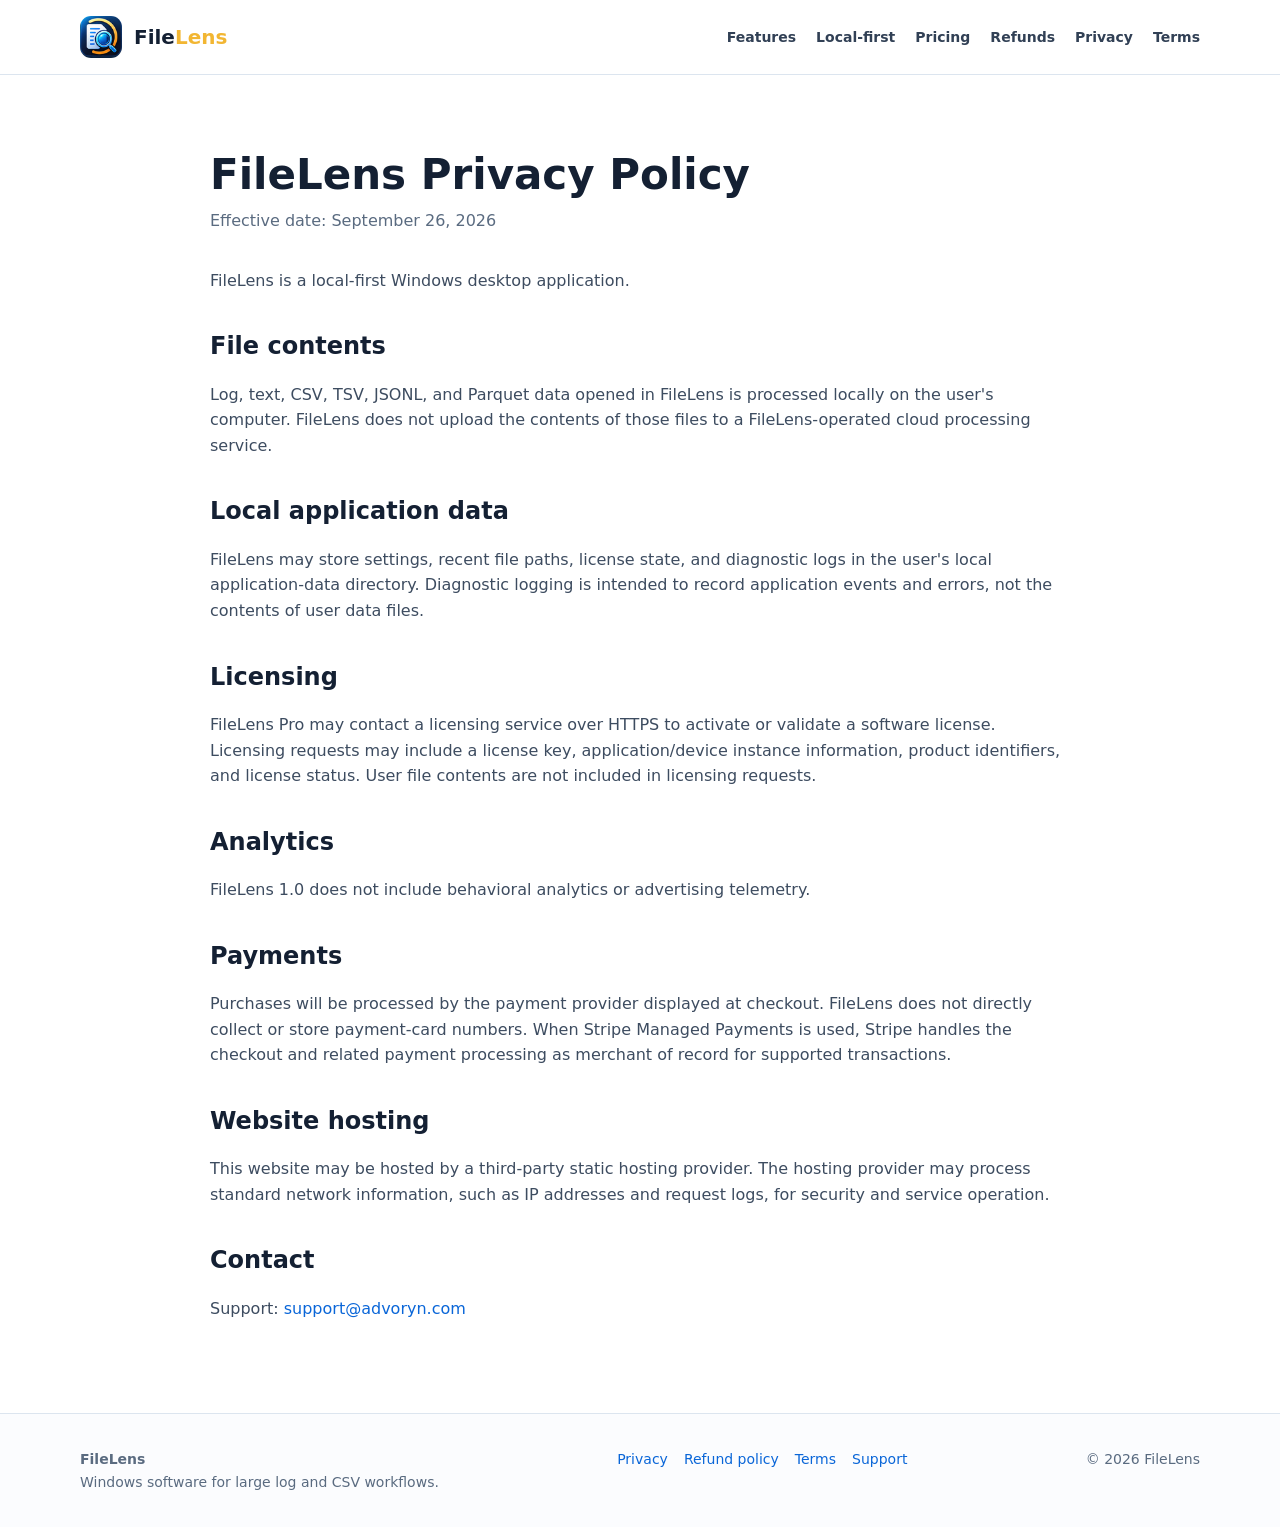
==== privacy.html @ ba4c7f87 "Add FileLens website Add FileLens website" ====
<!doctype html>
<html lang="en"><head><meta charset="utf-8"><meta name="viewport" content="width=device-width,initial-scale=1">
<title>Privacy Policy — FileLens</title><link rel="icon" href="assets/favicon.ico"><link rel="stylesheet" href="styles.css"></head>
<body>
<header>
  <div class="container nav">
    <a class="brand" href="index.html"><img src="assets/icon-64.png" alt="FileLens icon"><span>File<b>Lens</b></span></a>
    <nav>
      <a href="index.html#features">Features</a>
      <a href="index.html#privacy">Local-first</a>
      <a href="index.html#pricing">Pricing</a>
      <a href="refund.html">Refunds</a>
      <a href="privacy.html">Privacy</a>
      <a href="terms.html">Terms</a>
    </nav>
  </div>
</header>
<main><section><div class="container legal">
<h1>FileLens Privacy Policy</h1><div class="meta">Effective date: September 26, 2026</div>
<p>FileLens is a local-first Windows desktop application.</p>
<h2>File contents</h2>
<p>Log, text, CSV, TSV, JSONL, and Parquet data opened in FileLens is processed locally on the user's computer. FileLens does not upload the contents of those files to a FileLens-operated cloud processing service.</p>
<h2>Local application data</h2>
<p>FileLens may store settings, recent file paths, license state, and diagnostic logs in the user's local application-data directory. Diagnostic logging is intended to record application events and errors, not the contents of user data files.</p>
<h2>Licensing</h2>
<p>FileLens Pro may contact a licensing service over HTTPS to activate or validate a software license. Licensing requests may include a license key, application/device instance information, product identifiers, and license status. User file contents are not included in licensing requests.</p>
<h2>Analytics</h2>
<p>FileLens 1.0 does not include behavioral analytics or advertising telemetry.</p>
<h2>Payments</h2>
<p>Purchases will be processed by the payment provider displayed at checkout. FileLens does not directly collect or store payment-card numbers. When Stripe Managed Payments is used, Stripe handles the checkout and related payment processing as merchant of record for supported transactions.</p>
<h2>Website hosting</h2>
<p>This website may be hosted by a third-party static hosting provider. The hosting provider may process standard network information, such as IP addresses and request logs, for security and service operation.</p>
<h2>Contact</h2>
<p>Support: <a href="mailto:support@advoryn.com">support@advoryn.com</a></p>
</div></section></main>
<footer>
  <div class="container footer">
    <div><strong>FileLens</strong><br>Windows software for large log and CSV workflows.</div>
    <div class="footer-links">
      <a href="privacy.html">Privacy</a>
      <a href="refund.html">Refund policy</a>
      <a href="terms.html">Terms</a>
      <a href="mailto:support@advoryn.com">Support</a>
    </div>
    <div>© 2026 FileLens</div>
  </div>
</footer>
</body></html>
---- styles.css ----
:root{
  --navy:#07182f;
  --navy2:#0b2e59;
  --blue:#1688ff;
  --cyan:#41c7ff;
  --gold:#f2b632;
  --paper:#f5f8fc;
  --ink:#142033;
  --muted:#5a6b80;
  --line:#dce5ef;
  --white:#fff;
  --green:#0c8d59;
}
*{box-sizing:border-box}
html{scroll-behavior:smooth}
body{
  margin:0;
  font-family:Inter,ui-sans-serif,system-ui,-apple-system,"Segoe UI",Roboto,Arial,sans-serif;
  color:var(--ink);
  background:var(--white);
  line-height:1.6;
}
a{color:#0a66d8;text-decoration:none}
a:hover{text-decoration:underline}
.container{width:min(1120px,calc(100% - 36px));margin:auto}
header{
  position:sticky;top:0;z-index:20;
  background:rgba(255,255,255,.96);
  backdrop-filter:blur(12px);
  border-bottom:1px solid var(--line);
}
.nav{height:74px;display:flex;align-items:center;justify-content:space-between;gap:24px}
.brand{display:flex;align-items:center;gap:12px;font-weight:800;font-size:20px;color:var(--ink)}
.brand img{width:42px;height:42px;border-radius:11px}
.brand span b{color:var(--gold)}
nav{display:flex;gap:20px;align-items:center;flex-wrap:wrap}
nav a{color:#314055;font-weight:600;font-size:14px}
.hero{
  background:
    radial-gradient(circle at 80% 12%,rgba(22,136,255,.22),transparent 31%),
    linear-gradient(135deg,var(--navy),var(--navy2));
  color:white;
  padding:88px 0 82px;
  overflow:hidden;
}
.hero-grid{display:grid;grid-template-columns:1.15fr .85fr;gap:56px;align-items:center}
.eyebrow{
  display:inline-flex;align-items:center;gap:8px;padding:7px 12px;border-radius:999px;
  background:rgba(255,255,255,.09);border:1px solid rgba(255,255,255,.16);
  font-size:13px;font-weight:700;color:#dcecff
}
.hero h1{font-size:clamp(42px,6vw,70px);line-height:1.02;margin:18px 0 18px;letter-spacing:-2px}
.hero h1 .gold{color:#ffd35c}
.hero p{font-size:20px;color:#d7e6f8;max-width:720px;margin:0 0 30px}
.actions{display:flex;gap:12px;flex-wrap:wrap}
.btn{
  display:inline-flex;align-items:center;justify-content:center;
  min-height:48px;padding:0 20px;border-radius:10px;font-weight:800;border:1px solid transparent
}
.btn:hover{text-decoration:none;transform:translateY(-1px)}
.btn-primary{background:linear-gradient(135deg,#ffce4a,#f1a819);color:#10233b}
.btn-secondary{border-color:rgba(255,255,255,.3);color:white;background:rgba(255,255,255,.08)}
.hero-card{
  padding:28px;border-radius:26px;background:rgba(255,255,255,.09);
  border:1px solid rgba(255,255,255,.18);box-shadow:0 24px 70px rgba(0,0,0,.28)
}
.hero-card img{width:132px;height:132px;border-radius:30px;display:block;margin:0 auto 18px;box-shadow:0 20px 44px rgba(0,0,0,.28)}
.statline{display:grid;grid-template-columns:1fr 1fr;gap:10px;margin-top:20px}
.stat{padding:14px;border-radius:13px;background:rgba(255,255,255,.08)}
.stat b{display:block;font-size:18px;color:#fff}.stat span{font-size:12px;color:#c7d9ec}
section{padding:76px 0}
.section-title{max-width:760px;margin-bottom:34px}
.section-title h2{font-size:36px;line-height:1.15;margin:0 0 12px;letter-spacing:-.8px}
.section-title p{color:var(--muted);font-size:18px;margin:0}
.grid{display:grid;grid-template-columns:repeat(3,1fr);gap:18px}
.card{border:1px solid var(--line);border-radius:18px;padding:24px;background:white;box-shadow:0 10px 35px rgba(11,46,89,.05)}
.card h3{margin:8px 0 8px;font-size:20px}.card p{margin:0;color:var(--muted)}
.icon{
  width:42px;height:42px;border-radius:12px;background:#eaf4ff;color:#0877e7;
  display:flex;align-items:center;justify-content:center;font-weight:900
}
.alt{background:var(--paper)}
.local{
  display:grid;grid-template-columns:.8fr 1.2fr;gap:42px;align-items:center;
  padding:34px;border:1px solid #cfe6dc;border-radius:24px;background:#f4fcf8
}
.shield{font-size:86px;text-align:center}
.checks{display:grid;gap:9px;margin-top:18px}
.check{display:flex;gap:10px;align-items:flex-start}.check b{color:var(--green)}
.pricing{display:grid;grid-template-columns:1fr 1fr;gap:18px;max-width:900px}
.price-card{border:1px solid var(--line);border-radius:20px;padding:28px;background:white}
.price-card.pro{border:2px solid #1d7de0;box-shadow:0 18px 55px rgba(22,136,255,.12)}
.price{font-size:42px;font-weight:900;letter-spacing:-1px}.price small{font-size:14px;font-weight:600;color:var(--muted)}
.feature-list{padding:0;margin:20px 0 0;list-style:none;display:grid;gap:10px}
.feature-list li:before{content:"✓";font-weight:900;color:var(--green);margin-right:9px}
.note{
  margin-top:26px;padding:15px 17px;border-radius:12px;background:#fff8df;border:1px solid #f1db91;color:#5d4b12
}
.legal{
  max-width:860px;
}
.legal h1{font-size:42px;line-height:1.12;margin:0 0 10px}
.legal h2{font-size:24px;margin:34px 0 8px}
.legal p,.legal li{color:#3d4c60}
.legal .meta{color:var(--muted);margin-bottom:34px}
.contactbox{padding:28px;border-radius:18px;background:#eff7ff;border:1px solid #cce5ff}
footer{padding:34px 0;border-top:1px solid var(--line);background:#fbfcfe}
.footer{display:flex;justify-content:space-between;gap:24px;align-items:flex-start;flex-wrap:wrap;color:var(--muted);font-size:14px}
.footer-links{display:flex;gap:16px;flex-wrap:wrap}
@media(max-width:850px){
  .hero-grid,.local{grid-template-columns:1fr}.hero-card{max-width:520px}
  .grid{grid-template-columns:1fr 1fr}.pricing{grid-template-columns:1fr}
}
@media(max-width:600px){
  nav{display:none}.hero{padding:62px 0}.grid{grid-template-columns:1fr}
  .hero h1{letter-spacing:-1px}.statline{grid-template-columns:1fr}
}
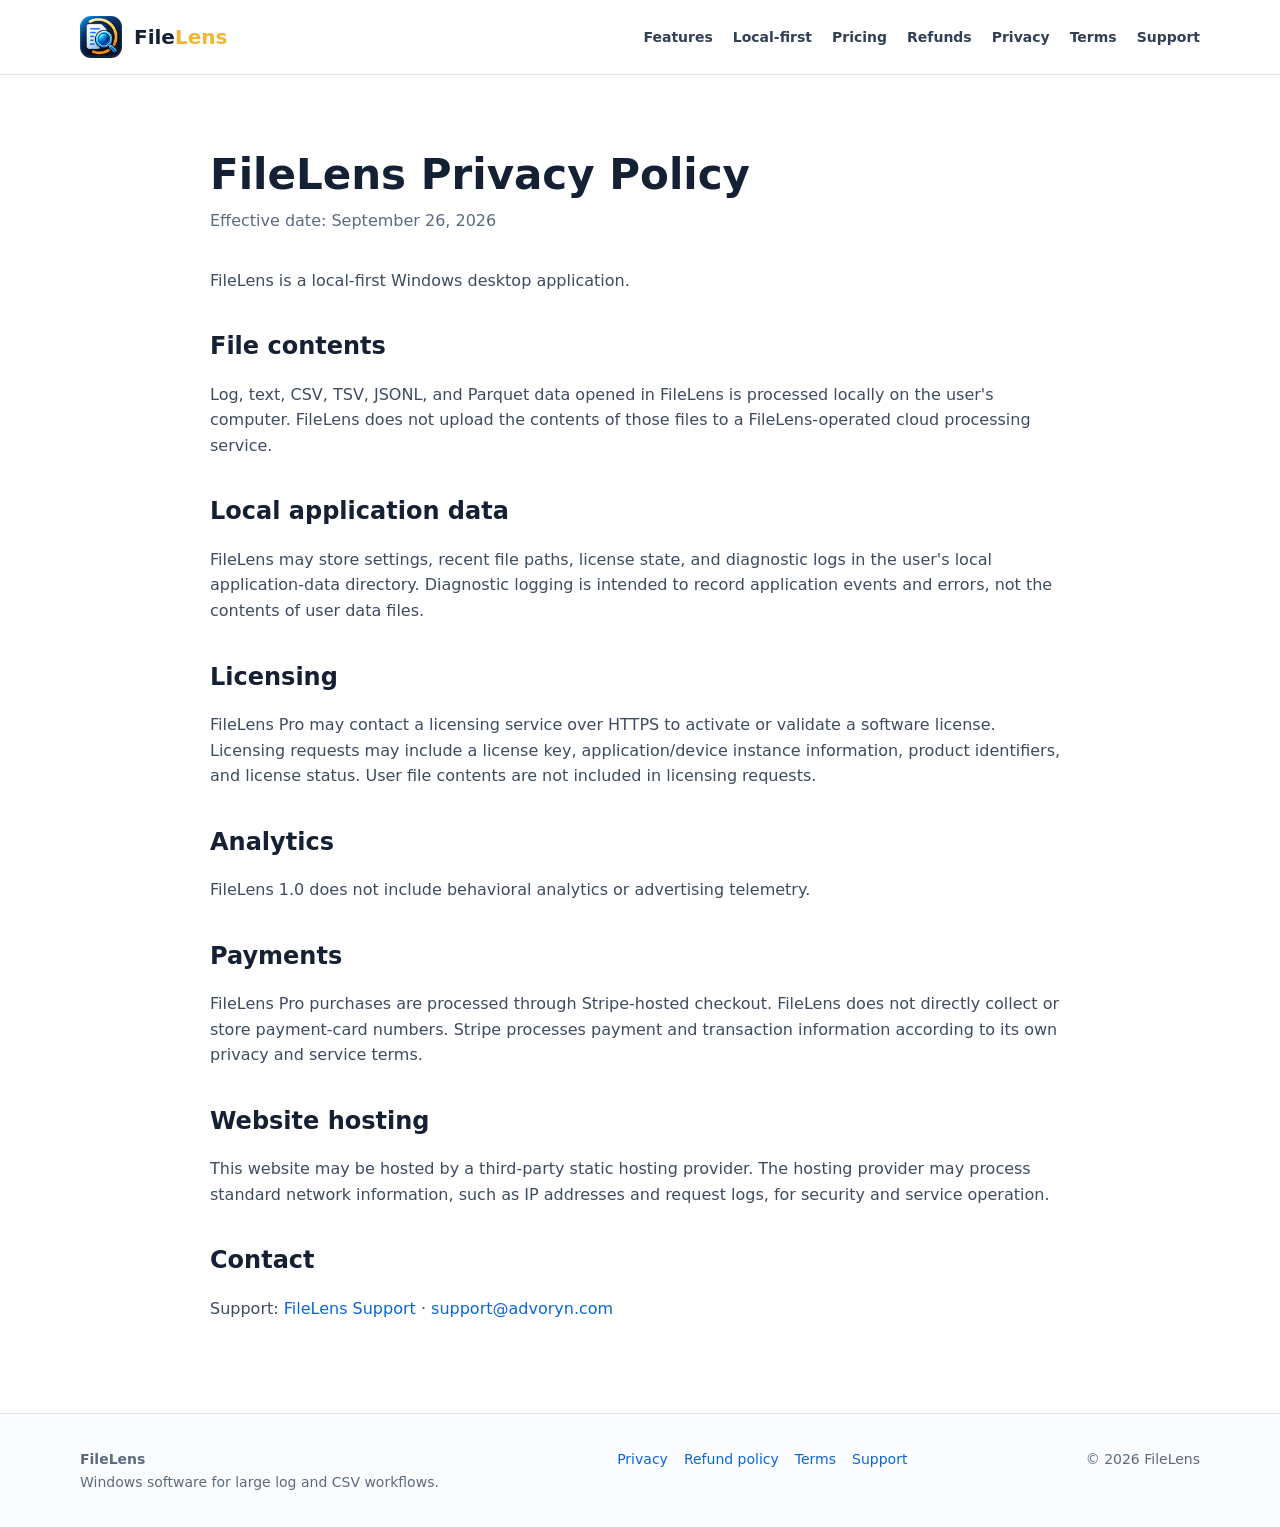
==== commit 8064360f: "Update FileLens privacy and support links" ====
--- a/privacy.html
+++ b/privacy.html
@@ -12,6 +12,7 @@
       <a href="refund.html">Refunds</a>
       <a href="privacy.html">Privacy</a>
       <a href="terms.html">Terms</a>
+      <a href="support.html">Support</a>
     </nav>
   </div>
 </header>
@@ -27,11 +28,11 @@
 <h2>Analytics</h2>
 <p>FileLens 1.0 does not include behavioral analytics or advertising telemetry.</p>
 <h2>Payments</h2>
-<p>Purchases will be processed by the payment provider displayed at checkout. FileLens does not directly collect or store payment-card numbers. When Stripe Managed Payments is used, Stripe handles the checkout and related payment processing as merchant of record for supported transactions.</p>
+<p>FileLens Pro purchases are processed through Stripe-hosted checkout. FileLens does not directly collect or store payment-card numbers. Stripe processes payment and transaction information according to its own privacy and service terms.</p>
 <h2>Website hosting</h2>
 <p>This website may be hosted by a third-party static hosting provider. The hosting provider may process standard network information, such as IP addresses and request logs, for security and service operation.</p>
 <h2>Contact</h2>
-<p>Support: <a href="mailto:support@advoryn.com">support@advoryn.com</a></p>
+<p>Support: <a href="support.html">FileLens Support</a> · <a href="mailto:support@advoryn.com">support@advoryn.com</a></p>
 </div></section></main>
 <footer>
   <div class="container footer">
@@ -40,7 +41,7 @@
       <a href="privacy.html">Privacy</a>
       <a href="refund.html">Refund policy</a>
       <a href="terms.html">Terms</a>
-      <a href="mailto:support@advoryn.com">Support</a>
+      <a href="support.html">Support</a>
     </div>
     <div>© 2026 FileLens</div>
   </div>
